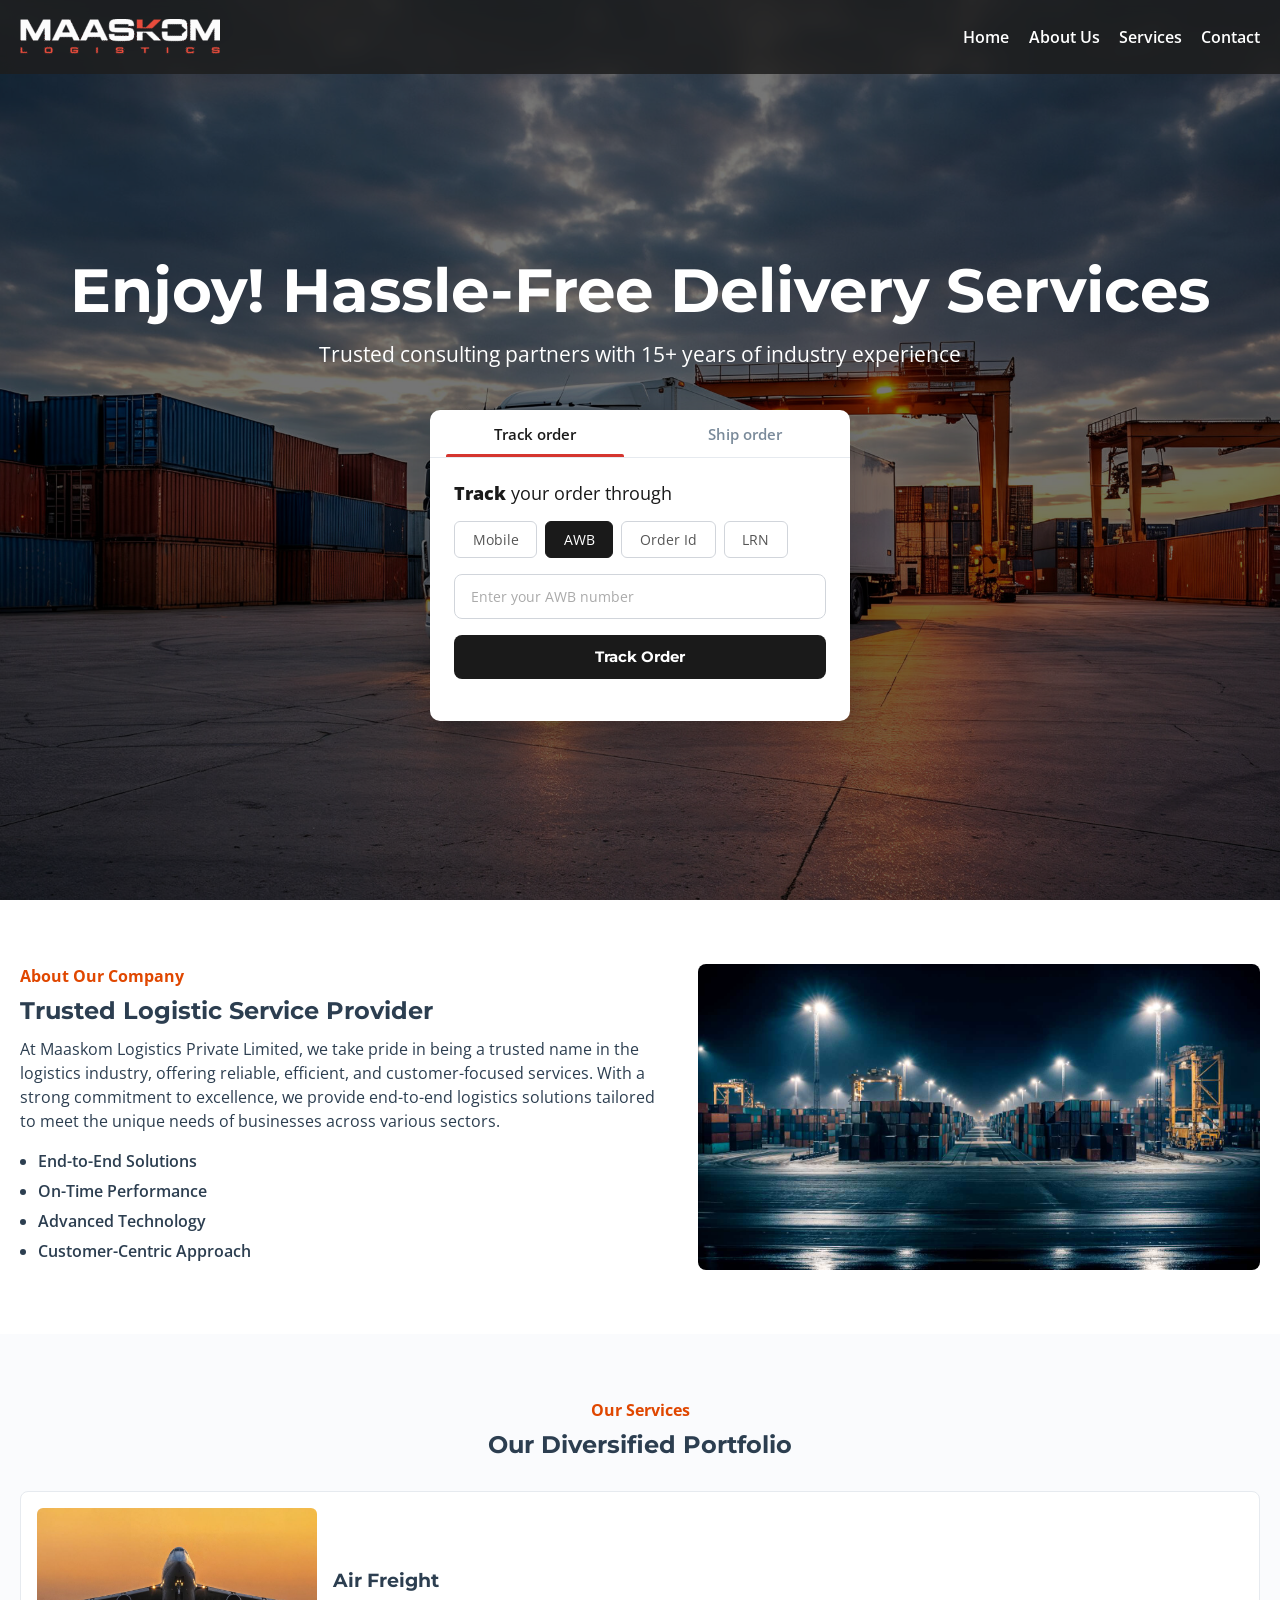
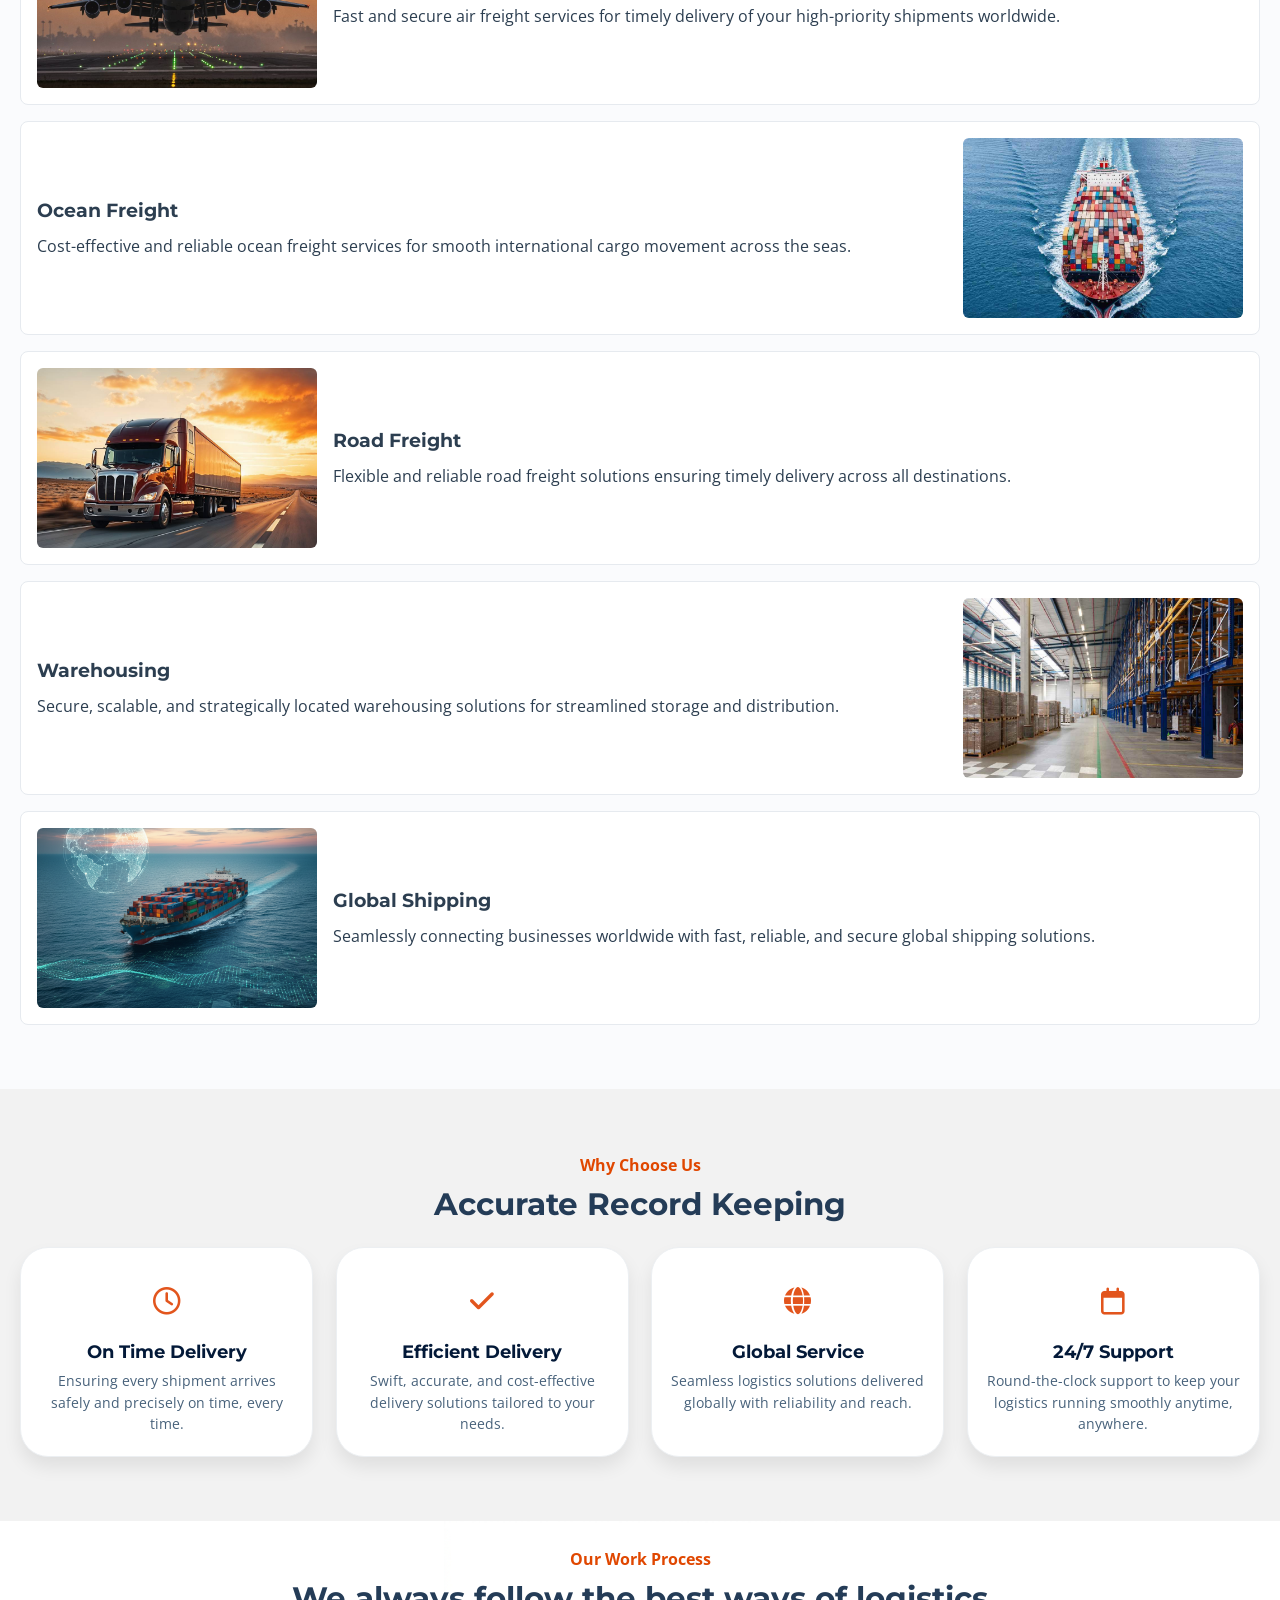
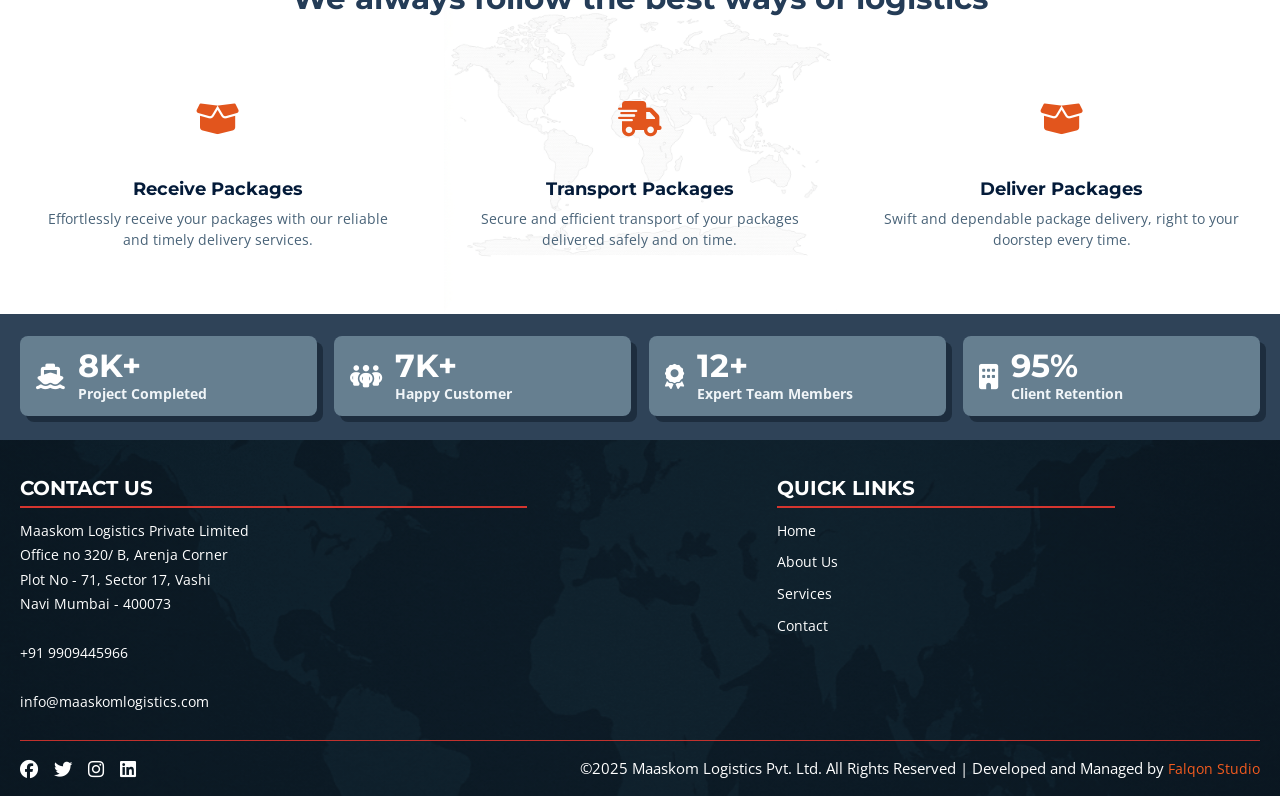
==== index.html @ b627c109 "Add static Maaskom website" ====
<!doctype html>
<html lang="en">
<head>
  <meta charset="UTF-8" />
  <meta name="viewport" content="width=device-width, initial-scale=1.0" />
  <meta name="description" content="Maaskom Logistics Private Limited - Trusted logistics service provider." />
  <title>Maaskom Logistics</title>
  <link rel="preconnect" href="https://fonts.googleapis.com">
  <link rel="preconnect" href="https://fonts.gstatic.com" crossorigin>
  <link href="https://fonts.googleapis.com/css2?family=Montserrat:wght@700;800&family=Open+Sans:wght@400;500;600;700&display=swap" rel="stylesheet">
  <link rel="stylesheet" href="https://cdnjs.cloudflare.com/ajax/libs/font-awesome/6.5.2/css/all.min.css">
  <link rel="stylesheet" href="assets/css/style.css" />
</head>
<body>
  <header class="site-header" id="siteHeader">
    <div class="container header-inner">
      <a href="#home" class="logo-link"><img src="assets/images/Logo-2-scaled-200x36.png" alt="Maaskom Logistics" class="logo"></a>
      <button class="menu-btn" id="menuBtn" aria-expanded="false" aria-label="Toggle navigation">Menu</button>
      <nav class="nav" id="nav">
        <a href="#home">Home</a>
        <a href="#about">About Us</a>
        <a href="#services">Services</a>
        <a href="#contact">Contact</a>
      </nav>
    </div>
  </header>

  <main id="home">
    <section class="hero">
      <div class="overlay"></div>
      <div class="container hero-content">
        <h1>Enjoy! Hassle-Free Delivery Services</h1>
        <p>Trusted consulting partners with 15+ years of industry experience</p>

        <div class="track-widget" id="trackWidget">
          <div class="track-tabs">
            <button class="track-tab active" data-tab="track">Track order</button>
            <button class="track-tab" data-tab="ship">Ship order</button>
          </div>

          <!-- Track Order Panel -->
          <div class="track-panel" id="panelTrack">
            <div class="track-body">
              <h3 class="track-heading"><strong>Track</strong> your order through</h3>
              <div class="track-methods" id="trackMethods">
                <button class="method-btn" data-method="mobile">Mobile</button>
                <button class="method-btn active" data-method="awb">AWB</button>
                <button class="method-btn" data-method="orderid">Order Id</button>
                <button class="method-btn" data-method="lrn">LRN</button>
              </div>
              <input type="text" class="track-input" id="trackInput" placeholder="Enter your AWB number" />
              <button class="track-submit" id="trackSubmit">Track Order</button>
              <div class="track-result" id="trackResult"></div>
            </div>
          </div>

          <!-- Ship Order Panel (Price Calculator) -->
          <div class="track-panel hidden" id="panelShip">
            <div class="track-body">
              <h3 class="track-heading"><strong>Ship</strong> your order — Price Calculator</h3>
              <div class="ship-form">
                <div class="ship-row">
                  <div class="ship-field">
                    <label for="shipOrigin">Origin City</label>
                    <select id="shipOrigin" class="track-input">
                      <option value="">Select origin</option>
                      <option value="mumbai">Mumbai</option>
                      <option value="delhi">Delhi</option>
                      <option value="bangalore">Bangalore</option>
                      <option value="chennai">Chennai</option>
                      <option value="kolkata">Kolkata</option>
                      <option value="hyderabad">Hyderabad</option>
                      <option value="pune">Pune</option>
                      <option value="ahmedabad">Ahmedabad</option>
                    </select>
                  </div>
                  <div class="ship-field">
                    <label for="shipDest">Destination City</label>
                    <select id="shipDest" class="track-input">
                      <option value="">Select destination</option>
                      <option value="mumbai">Mumbai</option>
                      <option value="delhi">Delhi</option>
                      <option value="bangalore">Bangalore</option>
                      <option value="chennai">Chennai</option>
                      <option value="kolkata">Kolkata</option>
                      <option value="hyderabad">Hyderabad</option>
                      <option value="pune">Pune</option>
                      <option value="ahmedabad">Ahmedabad</option>
                    </select>
                  </div>
                </div>
                <div class="ship-row">
                  <div class="ship-field">
                    <label for="shipWeight">Weight (kg)</label>
                    <input type="number" id="shipWeight" class="track-input" placeholder="e.g. 5" min="0.1" step="0.1" />
                  </div>
                  <div class="ship-field">
                    <label for="shipService">Service Type</label>
                    <select id="shipService" class="track-input">
                      <option value="road">Road Freight</option>
                      <option value="air">Air Freight</option>
                      <option value="ocean">Ocean Freight</option>
                      <option value="express">Express Delivery</option>
                    </select>
                  </div>
                </div>
                <button class="track-submit" id="shipCalcBtn">Calculate Price</button>
                <div class="ship-result" id="shipResult"></div>
              </div>
            </div>
          </div>
        </div>
      </div>
    </section>

    <section id="about" class="section about">
      <div class="container split">
        <div>
          <p class="eyebrow">About Our Company</p>
          <h2>Trusted Logistic Service Provider</h2>
          <p>At Maaskom Logistics Private Limited, we take pride in being a trusted name in the logistics industry, offering reliable, efficient, and customer-focused services. With a strong commitment to excellence, we provide end-to-end logistics solutions tailored to meet the unique needs of businesses across various sectors.</p>
          <ul>
            <li>End-to-End Solutions</li>
            <li>On-Time Performance</li>
            <li>Advanced Technology</li>
            <li>Customer-Centric Approach</li>
          </ul>
        </div>
        <div>
          <img src="assets/images/nighttime-shipping-port-with-illuminated-containers-cranes.jpg" alt="Shipping port">
        </div>
      </div>
    </section>

    <section id="services" class="section services">
      <div class="container">
        <p class="eyebrow center">Our Services</p>
        <h2 class="center">Our Diversified Portfolio</h2>

        <div class="service-grid">
          <article class="service-card">
            <img src="assets/images/Air-Freight.jpg" alt="Air Freight">
            <div>
              <h3>Air Freight</h3>
              <p>Fast and secure air freight services for timely delivery of your high-priority shipments worldwide.</p>
            </div>
          </article>

          <article class="service-card reverse">
            <img src="assets/images/Ocean-Freight.jpg" alt="Ocean Freight">
            <div>
              <h3>Ocean Freight</h3>
              <p>Cost-effective and reliable ocean freight services for smooth international cargo movement across the seas.</p>
            </div>
          </article>

          <article class="service-card">
            <img src="assets/images/Road-Freight.jpg" alt="Road Freight">
            <div>
              <h3>Road Freight</h3>
              <p>Flexible and reliable road freight solutions ensuring timely delivery across all destinations.</p>
            </div>
          </article>

          <article class="service-card reverse">
            <img src="assets/images/Warehousing.jpg" alt="Warehousing">
            <div>
              <h3>Warehousing</h3>
              <p>Secure, scalable, and strategically located warehousing solutions for streamlined storage and distribution.</p>
            </div>
          </article>

          <article class="service-card">
            <img src="assets/images/Global-Shipping.png" alt="Global Shipping">
            <div>
              <h3>Global Shipping</h3>
              <p>Seamlessly connecting businesses worldwide with fast, reliable, and secure global shipping solutions.</p>
            </div>
          </article>
        </div>
      </div>
    </section>

    <section class="section why-us">
      <div class="container">
        <p class="eyebrow center">Why Choose Us</p>
        <h2 class="center">Accurate Record Keeping</h2>
        <div class="grid-4">
          <article>
            <span class="icon-circle"><i class="fa-regular fa-clock"></i></span>
            <h4>On Time Delivery</h4>
            <p>Ensuring every shipment arrives safely and precisely on time, every time.</p>
          </article>
          <article>
            <span class="icon-circle"><i class="fa-solid fa-check"></i></span>
            <h4>Efficient Delivery</h4>
            <p>Swift, accurate, and cost-effective delivery solutions tailored to your needs.</p>
          </article>
          <article>
            <span class="icon-circle"><i class="fa-solid fa-globe"></i></span>
            <h4>Global Service</h4>
            <p>Seamless logistics solutions delivered globally with reliability and reach.</p>
          </article>
          <article>
            <span class="icon-circle"><i class="fa-regular fa-calendar"></i></span>
            <h4>24/7 Support</h4>
            <p>Round-the-clock support to keep your logistics running smoothly anytime, anywhere.</p>
          </article>
        </div>
      </div>
    </section>

    <section class="section process">
      <div class="container">
        <p class="eyebrow center">Our Work Process</p>
        <h2 class="center">We always follow the best ways of logistics</h2>
        <div class="grid-3">
          <article class="process-card">
            <span class="process-icon"><i class="fa-solid fa-box-open"></i></span>
            <h4>Receive Packages</h4>
            <p>Effortlessly receive your packages with our reliable and timely delivery services.</p>
          </article>
          <article class="process-card">
            <span class="process-icon"><i class="fa-solid fa-truck-fast"></i></span>
            <h4>Transport Packages</h4>
            <p>Secure and efficient transport of your packages delivered safely and on time.</p>
          </article>
          <article class="process-card">
            <span class="process-icon"><i class="fa-solid fa-box-open"></i></span>
            <h4>Deliver Packages</h4>
            <p>Swift and dependable package delivery, right to your doorstep every time.</p>
          </article>
        </div>
      </div>
    </section>

    <section class="section stats">
      <div class="container grid-4">
        <article class="stat-card">
          <i class="fa-solid fa-ship"></i>
          <div><h3>8K+</h3><p>Project Completed</p></div>
        </article>
        <article class="stat-card">
          <i class="fa-solid fa-people-group"></i>
          <div><h3>7K+</h3><p>Happy Customer</p></div>
        </article>
        <article class="stat-card">
          <i class="fa-solid fa-award"></i>
          <div><h3>12+</h3><p>Expert Team Members</p></div>
        </article>
        <article class="stat-card">
          <i class="fa-solid fa-building"></i>
          <div><h3>95%</h3><p>Client Retention</p></div>
        </article>
      </div>
    </section>
  </main>

  <footer id="contact" class="footer">
    <div class="container footer-top">
      <div>
        <h3>CONTACT US</h3>
        <p>Maaskom Logistics Private Limited<br>Office no 320/ B, Arenja Corner<br>Plot No - 71, Sector 17, Vashi<br>Navi Mumbai - 400073<br><br>+91 9909445966<br><br>info@maaskomlogistics.com</p>
      </div>
      <div>
        <h3>QUICK LINKS</h3>
        <ul class="links">
          <li><a href="#home">Home</a></li>
          <li><a href="#about">About Us</a></li>
          <li><a href="#services">Services</a></li>
          <li><a href="#contact">Contact</a></li>
        </ul>
      </div>
    </div>
    <div class="container footer-bottom">
      <div class="socials">
        <a href="#" aria-label="Facebook"><i class="fa-brands fa-facebook"></i></a>
        <a href="#" aria-label="Twitter"><i class="fa-brands fa-twitter"></i></a>
        <a href="#" aria-label="Instagram"><i class="fa-brands fa-instagram"></i></a>
        <a href="#" aria-label="LinkedIn"><i class="fa-brands fa-linkedin"></i></a>
      </div>
      <p>&copy;2025 Maaskom Logistics Pvt. Ltd. All Rights Reserved | Developed and Managed by <a href="https://falqonstudio.com/" class="brand-link">Falqon Studio</a></p>
    </div>
  </footer>

  <button class="scroll-top" id="scrollTopBtn" aria-label="Scroll to top"><i class="fa-solid fa-chevron-up"></i></button>
  <script src="assets/js/main.js"></script>
</body>
</html>
---- assets/css/style.css ----
:root {
  --accent: #e04700;
  --text: #2c3e50;
  --line: #e6eaef;
  --page-gray: #f2f2f2;
}

* { box-sizing: border-box; }
html { scroll-behavior: smooth; }
body {
  margin: 0;
  font-family: 'Open Sans', sans-serif;
  color: var(--text);
  background: #fff;
}

h1, h2, h3, h4 {
  font-family: 'Montserrat', sans-serif;
  margin: 0 0 0.7rem;
}

p {
  margin: 0;
  line-height: 1.5;
}

img { max-width: 100%; display: block; }

.container {
  width: min(1240px, calc(100% - 2rem));
  margin: 0 auto;
}

.section { padding: 4rem 0; }
.center { text-align: center; }

.eyebrow {
  color: var(--accent);
  font-weight: 700;
  margin-bottom: 0.5rem;
  font-size: 1rem;
}

.site-header {
  position: fixed;
  top: 0;
  left: 0;
  width: 100%;
  z-index: 999;
  background: rgba(30, 30, 30, 0.85);
  backdrop-filter: blur(7px);
  transition: background 0.3s ease;
}

.site-header.scrolled { background: rgba(44, 62, 80, 0.88); }

.header-inner {
  min-height: 74px;
  display: flex;
  align-items: center;
  gap: 1rem;
}

.logo { width: 200px; height: auto; }

.nav {
  margin-left: auto;
  display: flex;
  gap: 1.2rem;
}

.nav a {
  color: #fff;
  text-decoration: none;
  font-weight: 600;
}

.nav a:hover { color: var(--accent); }

.menu-btn {
  display: none;
  margin-left: auto;
  border: 0;
  border-radius: 999px;
  background: var(--accent);
  color: #fff;
  padding: 0.5rem 0.9rem;
  font-weight: 700;
}

.hero {
  position: relative;
  min-height: 100vh;
  background: url('../images/semi-truck-port-sunset-scaled.jpg') center/cover no-repeat;
  display: grid;
  place-items: center;
  text-align: center;
  padding-top: 74px;
}

.overlay {
  position: absolute;
  inset: 0;
  background: rgba(0, 0, 0, 0.54);
}

.hero-content { position: relative; color: #fff; }
.hero h1 { font-size: clamp(2rem, 5vw, 3.8rem); }
.hero p {
  font-size: clamp(1rem, 2vw, 1.32rem);
  max-width: 860px;
  margin: 0 auto;
}

/* Track / Ship Order Widget */
.track-widget {
  background: #fff;
  border-radius: 10px;
  max-width: 420px;
  margin: 2.5rem auto 0;
  text-align: left;
  box-shadow: 0 12px 36px rgba(0, 0, 0, 0.2);
  overflow: hidden;
}

.track-tabs {
  display: flex;
  border-bottom: 1px solid #e6eaef;
}

.track-tab {
  flex: 1;
  padding: 0.85rem 1rem;
  border: none;
  background: transparent;
  font-family: 'Open Sans', sans-serif;
  font-size: 0.95rem;
  font-weight: 600;
  color: #7a8a9a;
  cursor: pointer;
  position: relative;
  transition: color 0.2s;
}

.track-tab.active {
  color: #1a1a1a;
}

.track-tab.active::after {
  content: '';
  position: absolute;
  bottom: 0;
  left: 1rem;
  right: 1rem;
  height: 3px;
  background: #d5352f;
  border-radius: 2px 2px 0 0;
}

.track-body {
  padding: 1.4rem 1.5rem 1.6rem;
}

.track-heading {
  font-family: 'Open Sans', sans-serif;
  font-size: 1.1rem;
  font-weight: 400;
  color: #1a1a1a;
  margin: 0 0 1rem;
}

.track-heading strong {
  font-weight: 800;
}

.track-methods {
  display: flex;
  gap: 0.5rem;
  margin-bottom: 1rem;
}

.method-btn {
  padding: 0.5rem 1.1rem;
  border: 1px solid #d1d5db;
  border-radius: 6px;
  background: #fff;
  font-family: 'Open Sans', sans-serif;
  font-size: 0.85rem;
  color: #555;
  cursor: pointer;
  transition: all 0.2s;
}

.method-btn.active {
  background: #1a1a1a;
  color: #fff;
  border-color: #1a1a1a;
}

.method-btn:hover:not(.active) {
  border-color: #999;
}

.track-input {
  width: 100%;
  padding: 0.75rem 1rem;
  border: 1px solid #d1d5db;
  border-radius: 8px;
  font-family: 'Open Sans', sans-serif;
  font-size: 0.9rem;
  color: #333;
  outline: none;
  margin-bottom: 1rem;
  transition: border-color 0.2s;
}

.track-input::placeholder {
  color: #aaa;
}

.track-input:focus {
  border-color: var(--accent);
}

.track-submit {
  width: 100%;
  padding: 0.8rem;
  border: none;
  border-radius: 8px;
  background: #1a1a1a;
  color: #fff;
  font-family: 'Montserrat', sans-serif;
  font-size: 0.95rem;
  font-weight: 700;
  cursor: pointer;
  transition: background 0.2s;
}

.track-submit:hover {
  background: #333;
}

.track-panel.hidden {
  display: none;
}

/* Track result */
.track-result,
.ship-result {
  margin-top: 1rem;
}

.track-result .result-card,
.ship-result .result-card {
  background: #f7f8fa;
  border: 1px solid #e6eaef;
  border-radius: 8px;
  padding: 1rem 1.2rem;
  font-size: 0.85rem;
  color: #333;
  line-height: 1.6;
}

.result-card .result-status {
  display: inline-block;
  padding: 0.2rem 0.6rem;
  border-radius: 4px;
  font-size: 0.75rem;
  font-weight: 700;
  text-transform: uppercase;
  margin-bottom: 0.5rem;
}

.result-status.in-transit { background: #fff3cd; color: #856404; }
.result-status.delivered { background: #d4edda; color: #155724; }
.result-status.out-for-delivery { background: #cce5ff; color: #004085; }

.result-card .result-row {
  display: flex;
  justify-content: space-between;
  padding: 0.3rem 0;
  border-bottom: 1px solid #eee;
}

.result-card .result-row:last-child { border-bottom: none; }
.result-row .label { color: #777; font-size: 0.8rem; }
.result-row .value { font-weight: 600; font-size: 0.8rem; }

.result-error {
  color: #d9534f;
  font-size: 0.85rem;
  font-weight: 600;
  text-align: center;
  padding: 0.5rem 0;
}

/* Ship order form */
.ship-row {
  display: grid;
  grid-template-columns: 1fr 1fr;
  gap: 0.7rem;
  margin-bottom: 0.2rem;
}

.ship-field label {
  display: block;
  font-size: 0.78rem;
  font-weight: 600;
  color: #555;
  margin-bottom: 0.3rem;
}

.ship-field .track-input {
  margin-bottom: 0.6rem;
}

select.track-input {
  appearance: none;
  background-image: url("data:image/svg+xml,%3Csvg xmlns='http://www.w3.org/2000/svg' width='12' height='12' viewBox='0 0 12 12'%3E%3Cpath fill='%23666' d='M6 8L1 3h10z'/%3E%3C/svg%3E");
  background-repeat: no-repeat;
  background-position: right 0.8rem center;
  padding-right: 2rem;
  cursor: pointer;
}

/* Price result */
.price-breakdown {
  margin-top: 0.5rem;
}

.price-row {
  display: flex;
  justify-content: space-between;
  padding: 0.35rem 0;
  font-size: 0.82rem;
  color: #555;
  border-bottom: 1px dashed #e0e0e0;
}

.price-row:last-child { border-bottom: none; }

.price-row.total {
  font-weight: 700;
  font-size: 0.95rem;
  color: #1a1a1a;
  border-bottom: none;
  border-top: 2px solid #333;
  margin-top: 0.3rem;
  padding-top: 0.5rem;
}

.track-submit.loading {
  opacity: 0.7;
  pointer-events: none;
}

.split {
  display: grid;
  grid-template-columns: 1.15fr 1fr;
  gap: 2rem;
  align-items: center;
}

.split ul { margin: 1.1rem 0 0; padding-left: 1.1rem; }
.split li { margin-bottom: 0.5rem; font-weight: 600; }
.split img { border-radius: 8px; }

.services { background: #fafbfd; }
.service-grid {
  margin-top: 2rem;
  display: grid;
  gap: 1rem;
}

.service-card {
  background: #fff;
  border: 1px solid var(--line);
  border-radius: 8px;
  padding: 1rem;
  display: grid;
  grid-template-columns: 280px 1fr;
  gap: 1rem;
  align-items: center;
}

.service-card img {
  width: 100%;
  height: 180px;
  object-fit: cover;
  border-radius: 6px;
}

.service-card.reverse { grid-template-columns: 1fr 280px; }
.service-card.reverse img { order: 2; }

.why-us {
  background: var(--page-gray);
}

.process {
  background: #fff url('../images/world-map-bg.png') center center / contain no-repeat;
}

.why-us h2,
.process h2 {
  font-size: clamp(1.5rem, 2.4vw, 2rem);
  margin-bottom: 1.5rem;
  color: #243c57;
}

.grid-4 {
  display: grid;
  grid-template-columns: repeat(4, 1fr);
  gap: 1.4rem;
}

.why-us .grid-4 article {
  border: 1px solid #eceff2;
  border-radius: 28px;
  padding: 1.8rem 1rem 1.4rem;
  background: #fff;
  text-align: center;
  box-shadow: 0 10px 18px rgba(0, 0, 0, 0.08);
  min-height: auto;
}

.icon-circle {
  width: 48px;
  height: 48px;
  display: inline-grid;
  place-items: center;
  border-radius: 50%;
  margin-bottom: 1rem;
  color: #e2551d;
  font-size: 1.7rem;
}

.why-us .grid-4 h4 {
  font-size: 1.15rem;
  color: #031938;
  margin-bottom: 0.5rem;
  line-height: 1.15;
}

.why-us .grid-4 article p {
  color: #48627b;
  font-size: 0.88rem;
  line-height: 1.5;
}

.process { padding-top: 1.6rem; }

.grid-3 {
  display: grid;
  grid-template-columns: repeat(3, 1fr);
  gap: 1.6rem;
  align-items: start;
  margin-top: 4.8rem;
}

.process-card {
  text-align: center;
  padding: 0 1.1rem;
  background: transparent;
  border: none;
  box-shadow: none;
}

.process-icon {
  display: inline-block;
  color: #e2551d;
  font-size: 2.2rem;
  margin-bottom: 2.2rem;
}

.process-card h4 {
  font-size: 1.15rem;
  color: #041b39;
  margin-bottom: 0.5rem;
}

.process-card p {
  color: #496378;
  font-size: 0.88rem;
  line-height: 1.5;
}

.stats {
  background: #2f4358;
  color: #fff;
  padding-top: 1.4rem;
  padding-bottom: 1.5rem;
}

.stats .grid-4 { gap: 1.1rem; }

.stat-card {
  display: flex;
  align-items: center;
  gap: 0.8rem;
  background: #667f90;
  border-radius: 8px;
  padding: 0.75rem 1rem;
  box-shadow: 6px 6px 0 rgba(21, 34, 48, 0.65);
  text-align: left;
  min-height: 80px;
}

.stat-card i {
  font-size: 1.6rem;
  color: #fff;
}

.stat-card h3 {
  color: #fff;
  font-size: 2rem;
  margin: 0;
  line-height: 1;
}

.stat-card p {
  color: #f0f5f8;
  font-weight: 700;
  font-size: 0.9rem;
  margin-top: 0.15rem;
  line-height: 1.2;
}

.footer {
  color: #fff;
  background: linear-gradient(rgba(7, 19, 29, 0.76), rgba(7, 19, 29, 0.76)), url('../images/Footer-Image-1024x683.png') center/cover no-repeat;
}

.footer-top {
  display: grid;
  grid-template-columns: 1.2fr 0.8fr;
  gap: 2rem;
  padding: 2.2rem 0 1.6rem;
}

.footer h3 {
  font-size: 1.25rem;
  color: #fff;
  margin-bottom: 1.2rem;
  position: relative;
}

.footer h3::after {
  content: '';
  position: absolute;
  left: 0;
  bottom: -8px;
  width: 70%;
  height: 2px;
  background: #d5352f;
}

.footer p,
.footer a {
  color: #fff;
  text-decoration: none;
  font-size: 0.9rem;
  line-height: 1.7;
}

.links {
  margin: 0;
  padding-left: 0;
  list-style: none;
}

.links li { margin-bottom: 0.45rem; }
.links a:hover { color: var(--accent); }

.footer-bottom {
  border-top: 1px solid rgba(213, 53, 47, 0.9);
  padding: 0.75rem 0;
  display: flex;
  align-items: center;
  justify-content: space-between;
  gap: 1rem;
}

.socials {
  display: flex;
  gap: 1rem;
}

.socials a {
  color: #fff;
  font-size: 1.15rem;
}

.footer-bottom p { font-size: 0.92rem; }

@media (max-width: 1200px) {
  .why-us .grid-4 article p,
  .process-card p {
    font-size: 0.82rem;
  }

  .why-us .grid-4 h4,
  .process-card h4 {
    font-size: 1.05rem;
  }

  .stat-card h3 { font-size: 1.6rem; }
  .stat-card p { font-size: 0.82rem; }

  .footer p,
  .footer a { font-size: 0.85rem; }

  .footer h3 { font-size: 1.1rem; }
}

@media (max-width: 980px) {
  .split { grid-template-columns: 1fr; }
  .grid-4 { grid-template-columns: repeat(2, 1fr); }
  .grid-3 { grid-template-columns: 1fr; margin-top: 2rem; }
  .service-card,
  .service-card.reverse { grid-template-columns: 1fr; }
  .service-card.reverse img { order: initial; }
  .footer-top { grid-template-columns: 1fr; }
}

@media (max-width: 768px) {
  .menu-btn { display: inline-flex; }

  .nav {
    display: none;
    position: absolute;
    top: 74px;
    right: 1rem;
    background: rgba(30, 30, 30, 0.97);
    border: 1px solid rgba(255, 255, 255, 0.14);
    border-radius: 10px;
    padding: 0.9rem;
    flex-direction: column;
    min-width: 190px;
  }

  .nav.open { display: flex; }
  .grid-4 { grid-template-columns: 1fr; }

  .footer-bottom {
    flex-direction: column;
    align-items: flex-start;
  }
}

.brand-link { color: #f35b1f !important; }

.scroll-top {
  position: fixed;
  bottom: 1.5rem;
  right: 1.5rem;
  width: 44px;
  height: 44px;
  background: var(--accent);
  color: #fff;
  border: none;
  border-radius: 6px;
  font-size: 1.3rem;
  cursor: pointer;
  display: none;
  place-items: center;
  z-index: 1000;
  box-shadow: 0 4px 12px rgba(0,0,0,0.25);
  transition: opacity 0.3s ease, transform 0.3s ease;
}

.scroll-top.visible {
  display: grid;
}

.scroll-top:hover {
  transform: translateY(-3px);
}
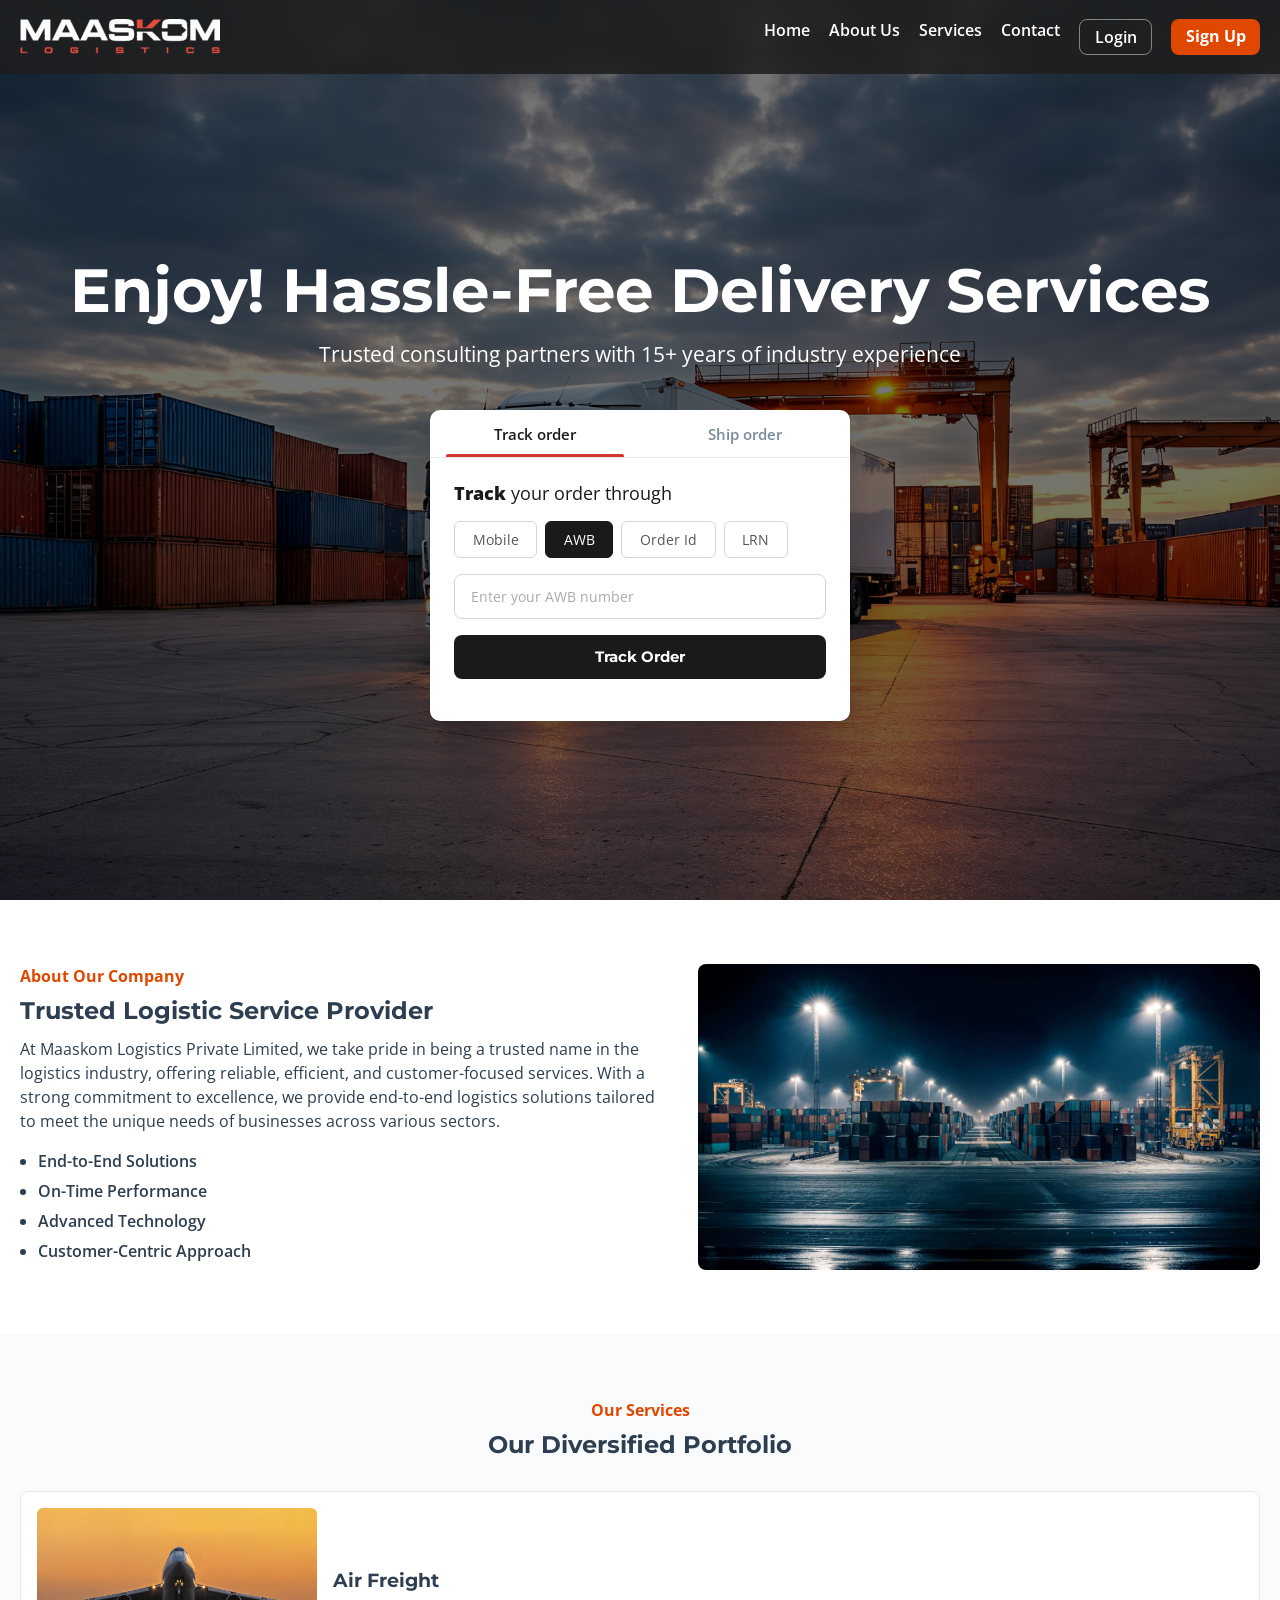
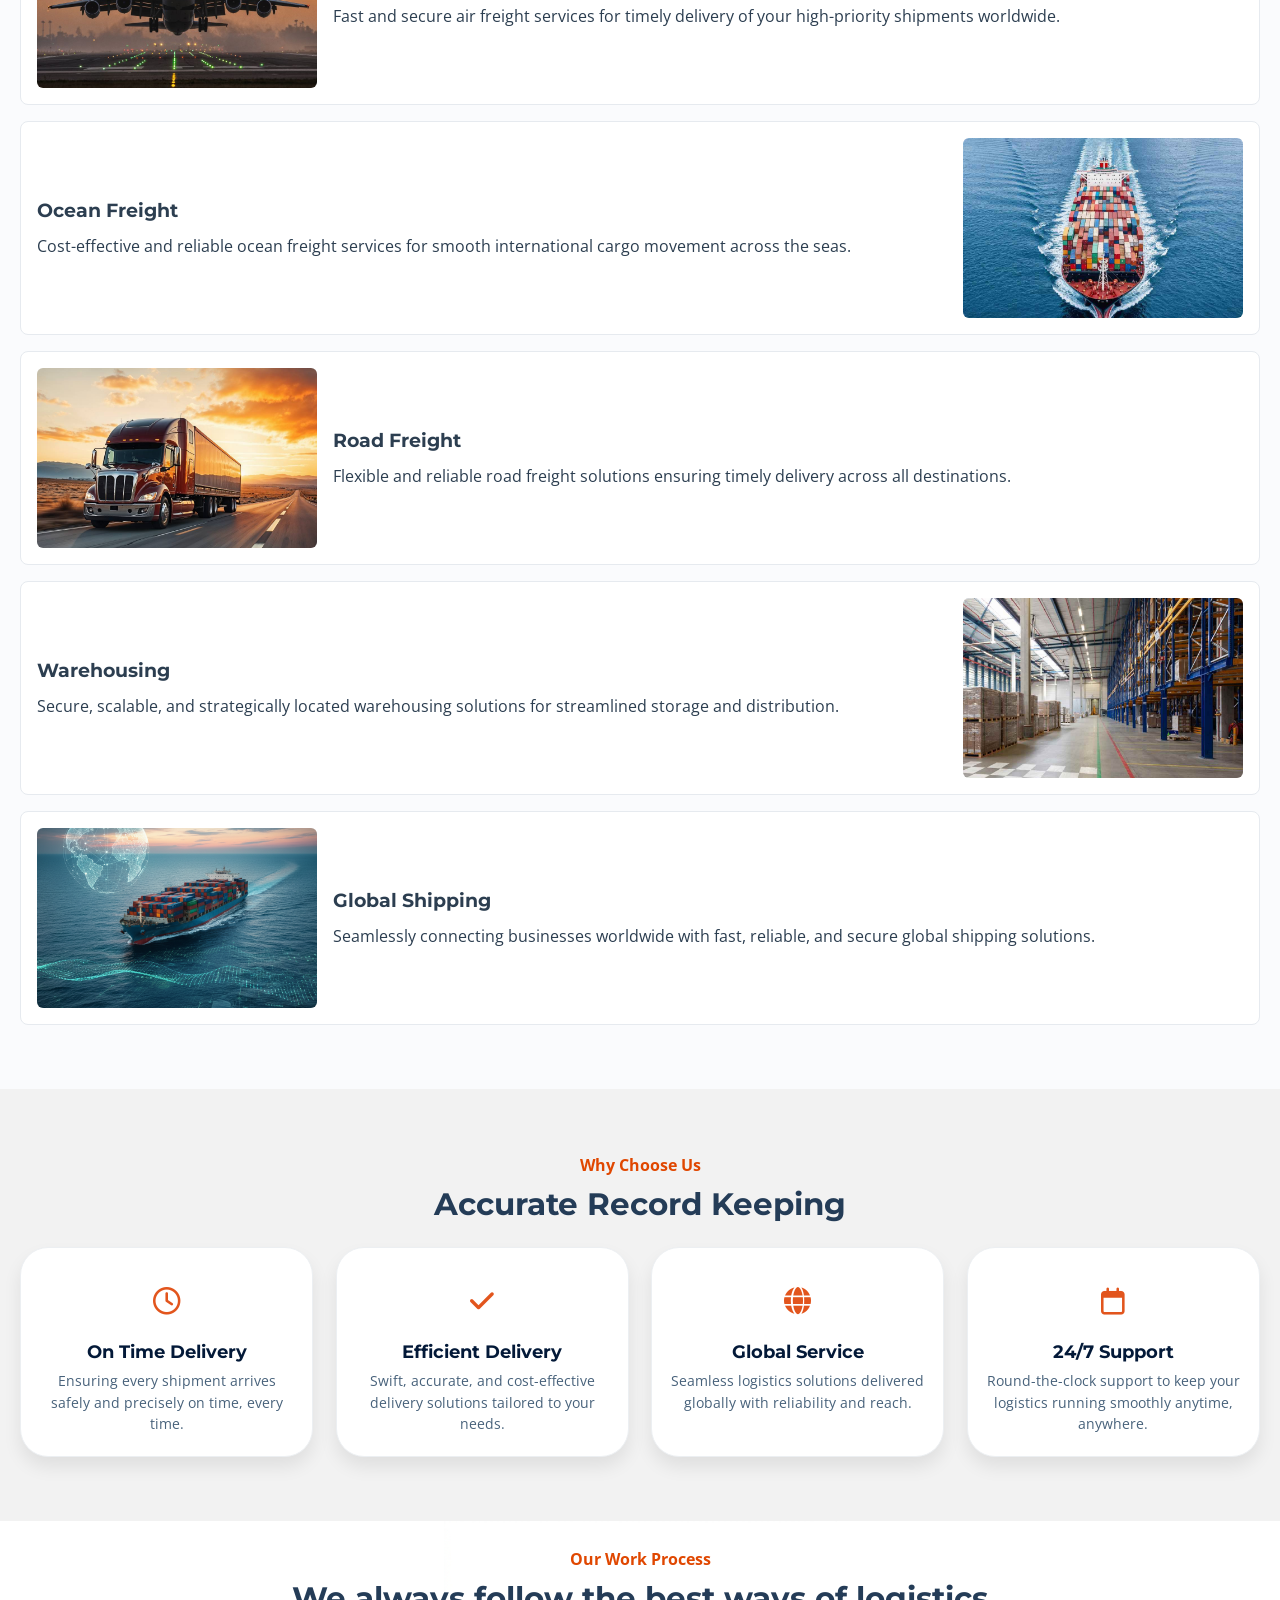
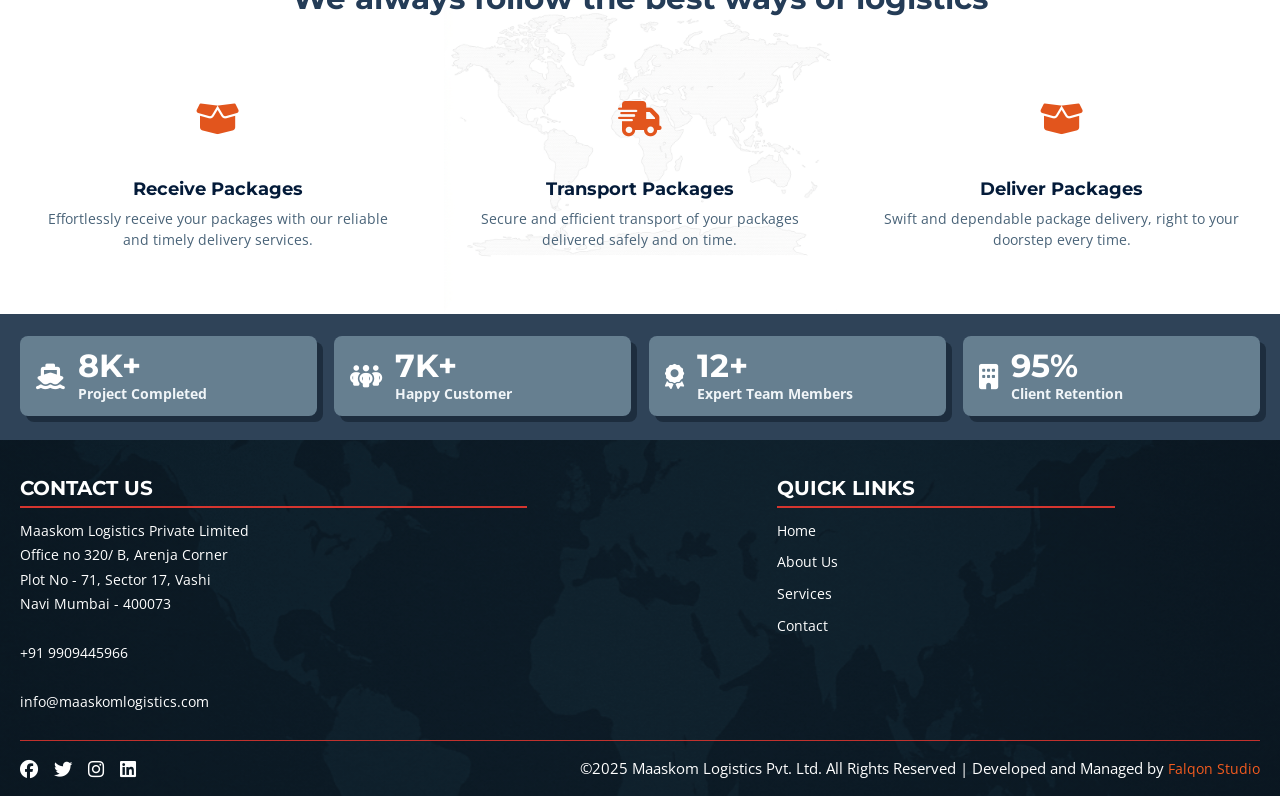
==== commit f0cef4d6: "feat: add Login and Signup pages with auth styles and form validation" ====
--- a/index.html
+++ b/index.html
@@ -21,6 +21,8 @@
         <a href="#about">About Us</a>
         <a href="#services">Services</a>
         <a href="#contact">Contact</a>
+        <a href="login.html" class="nav-login">Login</a>
+        <a href="signup.html" class="nav-signup">Sign Up</a>
       </nav>
     </div>
   </header>
--- a/assets/css/style.css
+++ b/assets/css/style.css
@@ -76,6 +76,33 @@
 }
 
 .nav a:hover { color: var(--accent); }
+
+.nav .nav-login {
+  border: 1.5px solid rgba(255,255,255,0.45);
+  border-radius: 8px;
+  padding: 0.35rem 0.9rem;
+  transition: border-color 0.2s, color 0.2s;
+}
+
+.nav .nav-login:hover {
+  border-color: var(--accent);
+  color: var(--accent);
+}
+
+.nav .nav-signup {
+  background: var(--accent);
+  color: #fff !important;
+  border-radius: 8px;
+  padding: 0.35rem 0.9rem;
+  font-weight: 700;
+  transition: background 0.2s, transform 0.2s;
+}
+
+.nav .nav-signup:hover {
+  background: #c03900;
+  color: #fff !important;
+  transform: translateY(-1px);
+}
 
 .menu-btn {
   display: none;
